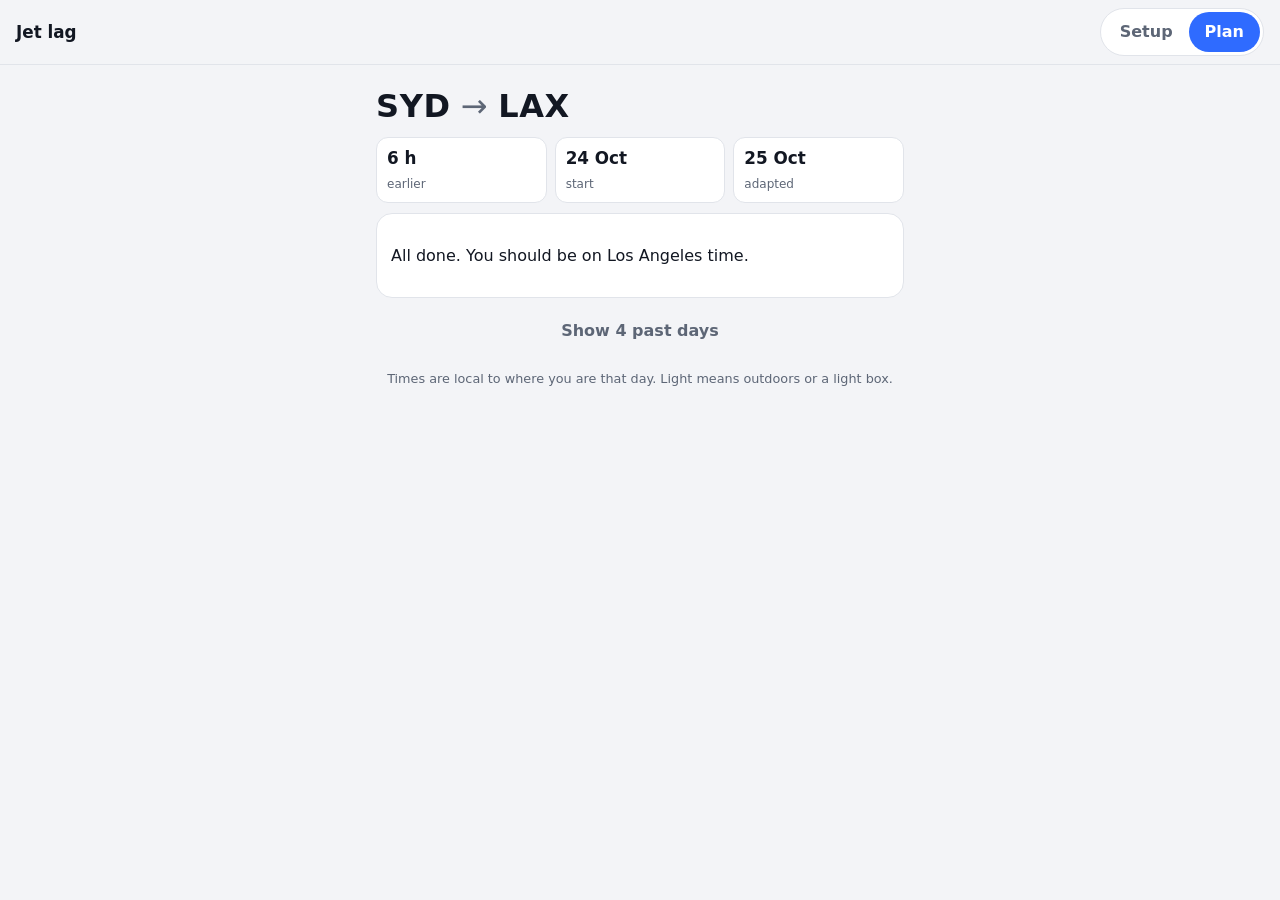
==== index.html @ 37d0beb1 "update" ====
<!doctype html>
<html lang="en-AU">
<head>
<meta charset="utf-8">
<meta name="viewport" content="width=device-width, initial-scale=1, viewport-fit=cover">
<meta http-equiv="Content-Security-Policy" content="default-src 'none'; script-src 'self'; style-src 'self'; img-src 'self'; connect-src https://aerodatabox.p.rapidapi.com; manifest-src 'self'; worker-src 'self'; font-src 'none'; object-src 'none'; frame-src 'none'; media-src 'none'; form-action 'none'; base-uri 'none'">
<meta name="referrer" content="no-referrer">
<meta name="color-scheme" content="light dark">
<meta name="format-detection" content="telephone=no, date=no, address=no, email=no">
<meta name="theme-color" content="#0f1420">
<meta name="apple-mobile-web-app-capable" content="yes">
<meta name="mobile-web-app-capable" content="yes">
<meta name="apple-mobile-web-app-title" content="Jet lag">
<meta name="apple-mobile-web-app-status-bar-style" content="black-translucent">
<link rel="manifest" href="manifest.webmanifest">
<link rel="apple-touch-icon" href="icon-180.png">
<link rel="icon" href="icon-180.png">
<link rel="stylesheet" href="app.css">
<title>Jet lag</title>
</head>
<body>
<header class="bar">
  <span class="brand">Jet lag</span>
  <nav class="tabs" aria-label="Pages">
    <button type="button" class="tab" id="tabSetup" data-page="setup">Setup</button>
    <button type="button" class="tab" id="tabPlan" data-page="plan">Plan</button>
  </nav>
</header>

<main>
  <!-- SETUP PAGE -->
  <section id="setup" class="page" hidden>
    <h1>Your trip</h1>
    <div id="legs"></div>
    <button type="button" class="ghost wide" id="addLeg">+ Add connecting flight</button>

    <h2>Your usual sleep</h2>
    <div class="card row2">
      <label class="field"><span>Wake</span><input id="wake" type="time"></label>
      <label class="field"><span>Bed</span><input id="bed" type="time"></label>
    </div>

    <details class="card">
      <summary>Flight lookup key</summary>
      <p class="hint">Lookup uses AeroDataBox (via RapidAPI). Paste your own key. It stays on this phone and is only sent to that service when you tap Look up.</p>
      <label class="field"><span>RapidAPI key</span>
        <input id="apiKey" type="password" autocomplete="off" autocapitalize="off" autocorrect="off" spellcheck="false" placeholder="Paste key"></label>
      <button type="button" class="ghost" id="forgetKey">Forget key</button>
    </details>

    <details class="card">
      <summary>Fine tuning</summary>
      <div class="row2">
        <label class="field"><span>Max shift before flying (h)</span><input id="maxPreH" type="number" inputmode="decimal" min="0" max="8" step="0.5"></label>
        <label class="field"><span>Shift per day before flying (h)</span><input id="preRate" type="number" inputmode="decimal" min="0.25" max="2" step="0.25"></label>
      </div>
    </details>

    <p id="setupMsg" class="msg" hidden></p>
    <button type="button" class="primary wide" id="go">See my plan</button>
    <button type="button" class="link wide" id="clearAll">Clear everything on this phone</button>
  </section>

  <!-- PLAN PAGE -->
  <section id="plan" class="page" hidden>
    <div id="planHead"></div>
    <div id="planToday"></div>
    <div id="planDays"></div>
  </section>
</main>

<template id="legTpl">
  <div class="card leg">
    <div class="leghead"><span class="legtitle"></span><button type="button" class="link rm">Remove</button></div>
    <div class="row2">
      <label class="field"><span>Flight number</span><input class="flight" autocomplete="off" autocapitalize="characters" autocorrect="off" spellcheck="false" placeholder="QF11" maxlength="8"></label>
      <label class="field"><span>Departure date</span><input class="date" type="date"></label>
    </div>
    <button type="button" class="ghost wide lookup">Look up flight</button>
    <p class="msg lookmsg" hidden></p>
    <div class="row2">
      <label class="field"><span>From</span><input class="from code" autocomplete="off" autocapitalize="characters" autocorrect="off" spellcheck="false" maxlength="3" placeholder="SYD"><small class="where fromWhere"></small></label>
      <label class="field"><span>Departs (local)</span><input class="dep" type="time"></label>
    </div>
    <div class="row2">
      <label class="field"><span>To</span><input class="to code" autocomplete="off" autocapitalize="characters" autocorrect="off" spellcheck="false" maxlength="3" placeholder="LAX"><small class="where toWhere"></small></label>
      <label class="field"><span>Arrives (local)</span><input class="arr" type="time"></label>
    </div>
    <label class="field"><span>Arrival date (local)</span><input class="arrDate" type="date"></label>
  </div>
</template>

<script src="airports.js"></script>
<script src="logic.js"></script>
<script src="app.js"></script>
</body>
</html>
---- app.css ----
:root{
  --bg:#f3f4f7;--card:#fff;--ink:#121722;--mute:#5d6676;--line:#e1e4ea;
  --accent:#2f6bff;--accent-ink:#fff;--sun:#d68a00;--ok:#1b8a52;--bad:#c62828;
  --today:#eaf0ff;--fly:#fff6e3;
}
@media (prefers-color-scheme:dark){
  :root{
    --bg:#0f1420;--card:#171e2d;--ink:#eef1f6;--mute:#97a1b3;--line:#273044;
    --accent:#6b9bff;--accent-ink:#0b1220;--sun:#f0b443;--ok:#4cc58a;--bad:#ff8a80;
    --today:#1b2a4a;--fly:#2a2414;
  }
}
*{box-sizing:border-box}
html{-webkit-text-size-adjust:100%;background:var(--bg)}
body{margin:0;background:var(--bg);color:var(--ink);
  font:16px/1.45 -apple-system,system-ui,"Segoe UI",Roboto,sans-serif;
  -webkit-tap-highlight-color:transparent}
[hidden]{display:none!important}

/* top bar */
.bar{position:sticky;top:0;z-index:5;display:flex;align-items:center;justify-content:space-between;gap:12px;
  padding:calc(env(safe-area-inset-top) + 8px) max(16px,env(safe-area-inset-right)) 8px max(16px,env(safe-area-inset-left));
  background:var(--bg);border-bottom:1px solid var(--line)}
.brand{font-weight:700;font-size:1.05rem}
.tabs{display:flex;background:var(--card);border:1px solid var(--line);border-radius:999px;padding:3px}
.tab{border:0;background:none;color:var(--mute);font:inherit;font-weight:600;padding:8px 16px;border-radius:999px;min-height:40px}
.tab[aria-current="true"]{background:var(--accent);color:var(--accent-ink)}

main{max-width:560px;margin:0 auto;
  padding:12px max(16px,env(safe-area-inset-right)) calc(32px + env(safe-area-inset-bottom)) max(16px,env(safe-area-inset-left))}
h1{font-size:1.5rem;margin:8px 0 12px}
h2{font-size:1rem;margin:22px 0 8px;color:var(--mute);font-weight:600}

/* cards and fields */
.card{background:var(--card);border:1px solid var(--line);border-radius:16px;padding:14px;margin:10px 0}
.row2{display:grid;grid-template-columns:1fr 1fr;gap:10px}
.field{display:block;margin:6px 0}
.field>span{display:block;font-size:.8rem;color:var(--mute);margin-bottom:3px}
input{width:100%;font:inherit;font-size:16px;color:var(--ink);background:var(--bg);
  border:1px solid var(--line);border-radius:10px;padding:10px 12px;min-height:46px;
  -webkit-appearance:none;appearance:none}
input[type=date],input[type=time]{display:block;text-align:left;line-height:1.2}
input::-webkit-date-and-time-value{text-align:left}
input.code{text-transform:uppercase;font-weight:700;letter-spacing:.06em}
input:focus{outline:2px solid var(--accent);outline-offset:1px}
.where{display:block;font-size:.78rem;color:var(--mute);margin-top:3px;min-height:1.1em}
.where.bad{color:var(--bad)}
.leghead{display:flex;justify-content:space-between;align-items:center;margin-bottom:4px}
.legtitle{font-weight:700}
summary{font-weight:600;cursor:pointer;min-height:28px}
.hint{font-size:.85rem;color:var(--mute)}
.msg{font-size:.88rem;background:var(--today);border-radius:10px;padding:8px 10px;margin:8px 0}
.msg.bad{color:var(--bad)}

/* buttons */
button{font:inherit;touch-action:manipulation}
.primary,.ghost,.link{min-height:48px;border-radius:12px;font-weight:600;padding:10px 16px}
.primary{background:var(--accent);color:var(--accent-ink);border:0;margin-top:16px}
.ghost{background:none;color:var(--accent);border:1px solid var(--line)}
.link{background:none;border:0;color:var(--mute);min-height:44px}
.link.rm{padding:6px 0;min-height:36px}
.wide{display:block;width:100%;margin-top:8px}

/* plan header */
.route{display:flex;align-items:center;gap:10px;font-size:2rem;font-weight:800;margin:6px 0 4px;letter-spacing:.02em}
.arrow{color:var(--mute);font-weight:400}
.facts{display:grid;grid-template-columns:repeat(3,1fr);gap:8px;margin:8px 0 6px}
.fact{background:var(--card);border:1px solid var(--line);border-radius:12px;padding:8px 10px}
.fact b{display:block;font-size:1.05rem}
.fact small{color:var(--mute);font-size:.75rem}

/* day cards */
.day{background:var(--card);border:1px solid var(--line);border-radius:16px;padding:12px 14px;margin:10px 0}
.day.today{background:var(--today);border-color:var(--accent);border-width:2px}
.day.flight{background:var(--fly)}
.day.hold{opacity:.85}
.dh{display:flex;align-items:center;gap:8px;flex-wrap:wrap}
.dd{font-weight:700}
.tz{margin-left:auto;font-size:.78rem;color:var(--mute)}
.pill{font-size:.72rem;font-weight:700;border-radius:999px;padding:2px 8px;border:1px solid var(--line);color:var(--mute)}
.pill.shift{color:var(--accent);border-color:var(--accent)}
.pill.depart,.pill.arrive{color:var(--sun);border-color:var(--sun)}
.pill.adapted{color:var(--ok);border-color:var(--ok)}
.today .pill{background:var(--accent);color:var(--accent-ink);border-color:var(--accent)}
.times{display:grid;grid-template-columns:1fr 1fr;gap:8px;margin:10px 0 6px}
.times small{display:block;font-size:.75rem;color:var(--mute)}
.times b{font-size:1.9rem;font-weight:750;font-variant-numeric:tabular-nums;letter-spacing:-.01em}
.light{margin:2px 0 0;font-size:.92rem;color:var(--ink)}
.light::before{content:"";display:inline-block;width:9px;height:9px;border-radius:50%;background:var(--sun);margin-right:8px;vertical-align:1px}
.fl{display:grid;grid-template-columns:max-content 1fr;gap:6px 12px;margin:10px 0 0}
.fl dt{color:var(--mute);font-size:.88rem}
.fl dd{margin:0;font-weight:600;font-variant-numeric:tabular-nums}
.foot{font-size:.8rem;color:var(--mute);text-align:center;margin-top:18px}
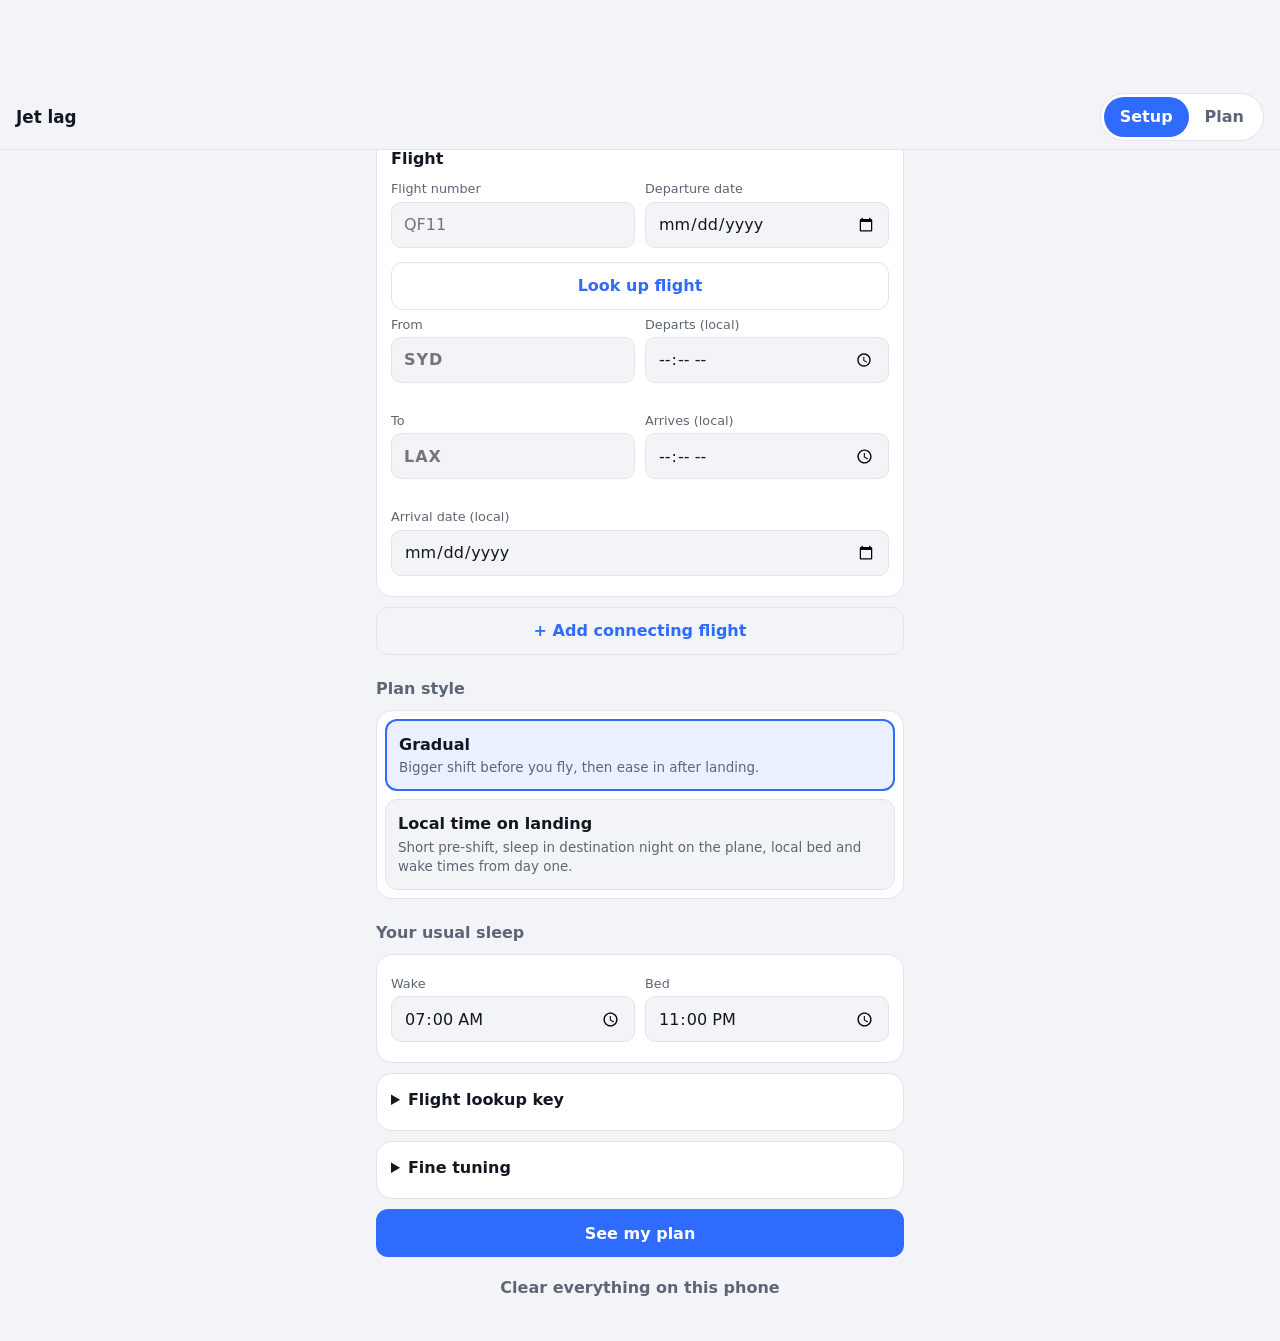
==== commit bdb2d387: "update" ====
--- a/index.html
+++ b/index.html
@@ -33,6 +33,12 @@
     <h1>Your trip</h1>
     <div id="legs"></div>
     <button type="button" class="ghost wide" id="addLeg">+ Add connecting flight</button>
+
+    <h2>Plan style</h2>
+    <div class="card styles">
+      <button type="button" class="style" data-mode="gradual"><b>Gradual</b><span>Bigger shift before you fly, then ease in after landing.</span></button>
+      <button type="button" class="style" data-mode="local"><b>Local time on landing</b><span>Short pre-shift, sleep in destination night on the plane, local bed and wake times from day one.</span></button>
+    </div>
 
     <h2>Your usual sleep</h2>
     <div class="card row2">
--- a/app.css
+++ b/app.css
@@ -91,3 +91,9 @@
 .fl dt{color:var(--mute);font-size:.88rem}
 .fl dd{margin:0;font-weight:600;font-variant-numeric:tabular-nums}
 .foot{font-size:.8rem;color:var(--mute);text-align:center;margin-top:18px}
+
+.styles{display:grid;gap:8px;padding:8px}
+.style{display:block;text-align:left;width:100%;background:var(--bg);color:var(--ink);border:1px solid var(--line);border-radius:12px;padding:12px;min-height:48px}
+.style b{display:block}
+.style span{display:block;font-size:.84rem;color:var(--mute);margin-top:2px}
+.style[aria-pressed="true"]{border:2px solid var(--accent);background:var(--today)}
